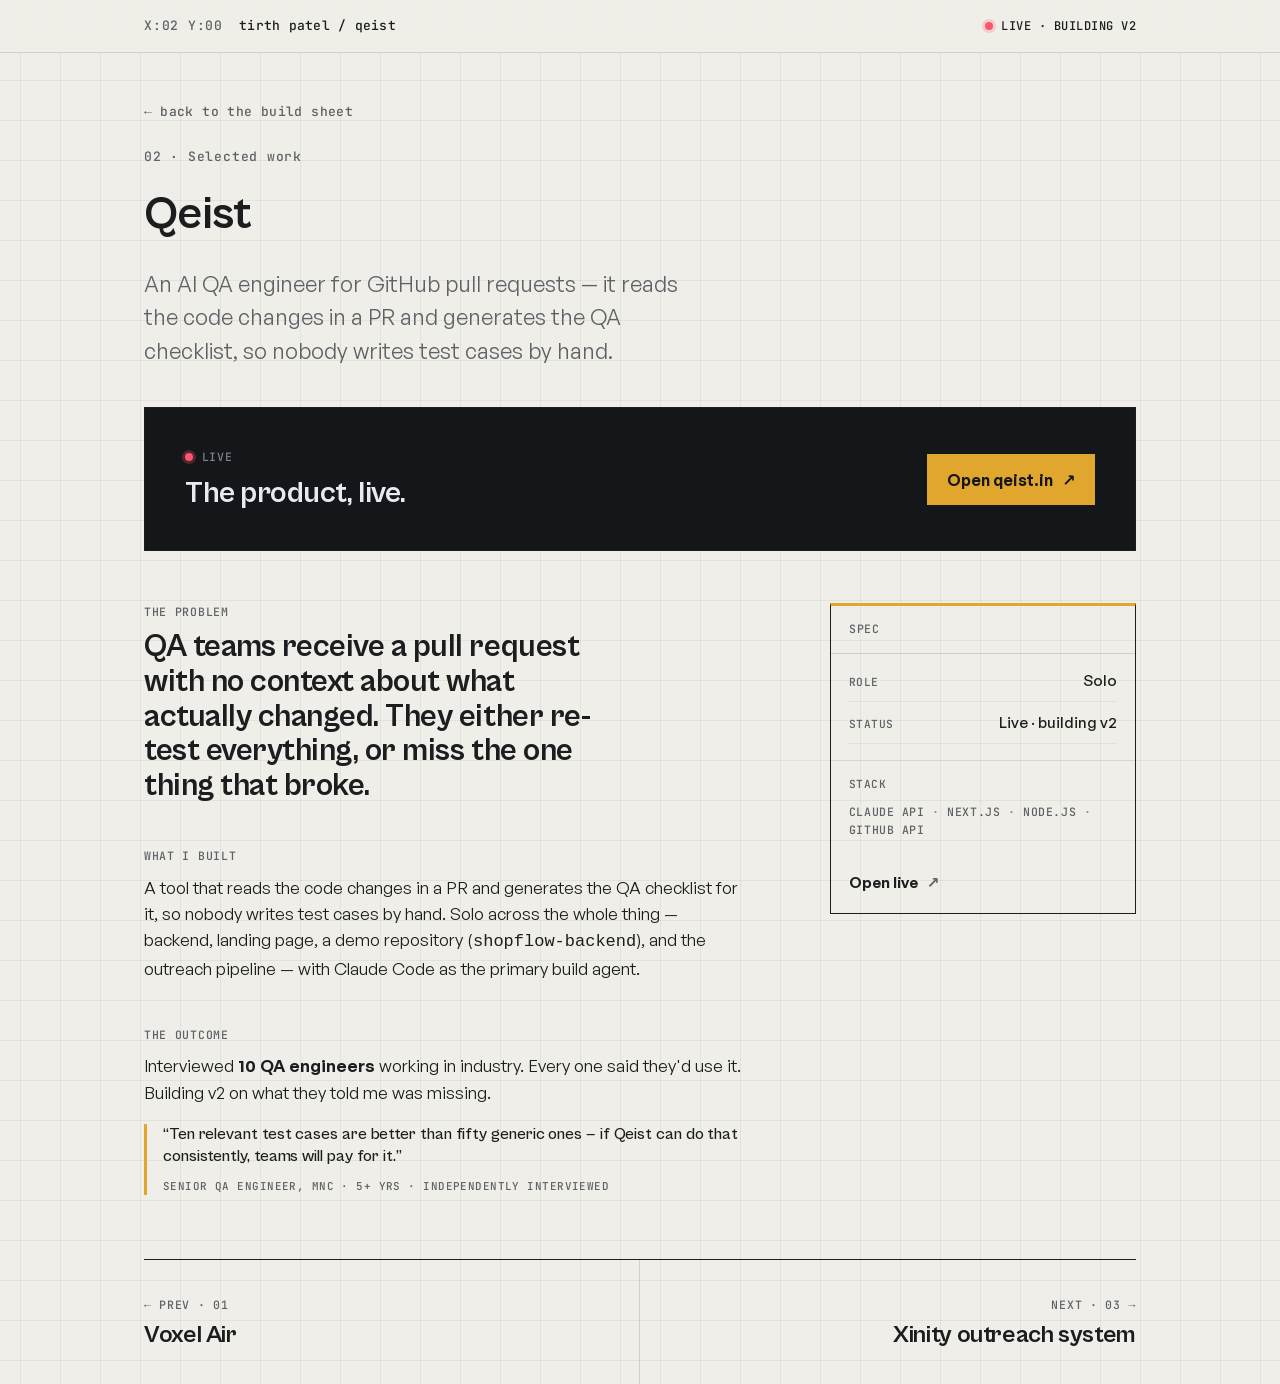
==== projects/qeist.html @ 6c6979fe "Add project pages, hardened PR reader, résumé, and design polish - Five project pages (Voxel Air, Qe" ====
<!doctype html>
<html lang="en" class="no-js">
<head>
<meta charset="utf-8">
<meta name="viewport" content="width=device-width, initial-scale=1">
<title>Qeist — AI QA engineer for GitHub pull requests · Tirth Patel</title>
<meta name="description" content="Reads the code changes in a pull request and generates the QA checklist for it, so nobody writes test cases by hand. Claude API, Next.js, Node.js.">
<meta name="theme-color" content="#EFEEE8">
<link rel="icon" href="../assets/favicon.svg" type="image/svg+xml">
<link rel="canonical" href="https://tirth-byte.github.io/portfolio/projects/qeist.html">
<meta property="og:type" content="article">
<meta property="og:title" content="Qeist · Tirth Patel">
<meta property="og:description" content="Reads a GitHub pull request and writes the QA checklist a test engineer would have written by hand.">
<meta property="og:url" content="https://tirth-byte.github.io/portfolio/projects/qeist.html">
<meta property="og:site_name" content="Tirth Patel">
<meta property="og:image" content="https://tirth-byte.github.io/portfolio/assets/og.png">
<meta property="og:image:width" content="1200">
<meta property="og:image:height" content="630">
<meta name="twitter:card" content="summary_large_image">
<meta name="twitter:image" content="https://tirth-byte.github.io/portfolio/assets/og.png">
<script>document.documentElement.className = document.documentElement.className.replace("no-js","js");</script>
<link rel="preload" href="../assets/fonts/general-400.woff2" as="font" type="font/woff2" crossorigin>
<link rel="preload" href="../assets/fonts/cabinet-700.woff2" as="font" type="font/woff2" crossorigin>
<link rel="stylesheet" href="../assets/css/style.css">
</head>
<body>

<header class="topbar">
  <div class="wrap">
    <span class="mono coord">x:02 y:00</span>
    <span class="who"><b>tirth patel</b> / qeist</span>
    <a class="status" href="https://qeist.in" target="_blank" rel="noopener"><span class="dot" aria-hidden="true"></span>live · building v2</a>
  </div>
</header>

<main id="main" class="wrap projtop">

  <a class="backlink" href="../index.html"><span aria-hidden="true">&larr;</span> back to the build sheet</a>

  <div class="projhead">
    <span class="n">02 · Selected work</span>
    <h1>Qeist</h1>
    <p class="one">An AI QA engineer for GitHub pull requests — it reads the code changes in a PR and generates the QA checklist, so nobody writes test cases by hand.</p>
  </div>

  <div class="liveband inset on-dark">
    <div class="l"><div class="k"><span class="dot" aria-hidden="true"></span>Live</div>
      <p>The product, live.</p></div>
    <a class="btn invert" href="https://qeist.in" target="_blank" rel="noopener">Open qeist.in <span class="arw" aria-hidden="true">&#8599;</span></a>
  </div>
  <div class="projgrid">
    <div class="narr">
      <section>
        <div class="k">The problem</div>
        <h2>QA teams receive a pull request with no context about what actually changed. They either re-test everything, or miss the one thing that broke.</h2>
      </section>
      <section>
        <div class="k">What I built</div>
        <p>A tool that reads the code changes in a PR and generates the QA checklist for it, so nobody writes test cases by hand. Solo across the whole thing — backend, landing page, a demo repository (<code>shopflow-backend</code>), and the outreach pipeline — with Claude Code as the primary build agent.</p>
      </section>
      <section>
        <div class="k">The outcome</div>
        <p>Interviewed <b>10 QA engineers</b> working in industry. Every one said they'd use it. Building v2 on what they told me was missing.</p>
        <blockquote class="qquote">&ldquo;Ten relevant test cases are better than fifty generic ones — if Qeist can do that consistently, teams will pay for it.&rdquo;<cite>Senior QA Engineer, MNC · 5+ yrs · independently interviewed</cite></blockquote>
      </section>
    </div>

    <aside class="spec" aria-label="Project specification">
      <div class="h">Spec</div>
      <dl>
        <div class="r"><dt>Role</dt><dd>Solo</dd></div>
        <div class="r"><dt>Status</dt><dd>Live · building v2</dd></div>
      </dl>
      <div class="spec-stack"><div class="k">Stack</div><ul class="stack" aria-label="stack"><li>Claude API</li><li>Next.js</li><li>Node.js</li><li>GitHub API</li></ul></div>
      <div class="links">
        <a href="https://qeist.in" target="_blank" rel="noopener">Open live <span class="arw" aria-hidden="true">&#8599;</span></a>
      </div>
    </aside>
  </div>

  <nav class="pager" aria-label="Project navigation">
    <a class="prev" href="voxel-air.html"><div class="k">&larr; Prev · 01</div><div class="t">Voxel Air</div></a>
    <a class="next" href="xinity.html"><div class="k">Next · 03 &rarr;</div><div class="t">Xinity outreach system</div></a>
  </nav>

</main>

<script src="../assets/js/main.js" defer></script>
</body>
</html>
---- assets/css/style.css ----
/* ============================================================
   Tirth Patel — portfolio
   "Drafting Table": light orthographic build-sheet
   ============================================================ */

/* ---------- fonts (self-hosted, latin, swap) ---------- */
@font-face{font-family:"Cabinet Grotesk";src:url("../fonts/cabinet-500.woff2") format("woff2");font-weight:500;font-style:normal;font-display:swap}
@font-face{font-family:"Cabinet Grotesk";src:url("../fonts/cabinet-700.woff2") format("woff2");font-weight:700;font-style:normal;font-display:swap}
@font-face{font-family:"Cabinet Grotesk";src:url("../fonts/cabinet-800.woff2") format("woff2");font-weight:800;font-style:normal;font-display:swap}
@font-face{font-family:"General Sans";src:url("../fonts/general-400.woff2") format("woff2");font-weight:400;font-style:normal;font-display:swap}
@font-face{font-family:"General Sans";src:url("../fonts/general-500.woff2") format("woff2");font-weight:500;font-style:normal;font-display:swap}
@font-face{font-family:"General Sans";src:url("../fonts/general-600.woff2") format("woff2");font-weight:600;font-style:normal;font-display:swap}
@font-face{font-family:"JetBrains Mono";src:url("../fonts/mono-500.woff2") format("woff2");font-weight:500;font-style:normal;font-display:swap}

/* ---------- tokens ---------- */
:root{
  --paper:#EFEEE8;
  --paper-2:#E7E4DA;
  --ink:#1B1D1F;
  --mute:#5E6166;
  --vox-top:#D8D4CC;
  --vox-mid:#B7B2A7;
  --vox-low:#8E887B;
  --signal:#E0A62E;
  --inset:#14161A;
  --live:#FF5470;       /* webcam-record pink — borders & dots only, never text */
  --live-ink:#B3122E;   /* text-safe alert red (AA on paper) */
  --line:rgba(27,29,31,.14);
  --line-faint:rgba(27,29,31,.06);

  --fdisplay:"Cabinet Grotesk",system-ui,sans-serif;
  --fbody:"General Sans",system-ui,sans-serif;
  --fmono:"JetBrains Mono",ui-monospace,monospace;

  --wrap:1120px;
  --gutter:clamp(20px,5vw,64px);
}

/* ---------- reset ---------- */
*,*::before,*::after{box-sizing:border-box}
html{-webkit-text-size-adjust:100%}
body{margin:0}
img,svg,canvas{display:block;max-width:100%}
a{color:inherit}
button{font:inherit;color:inherit}
h1,h2,h3,p,ul,figure{margin:0}
ul{padding:0;list-style:none}

/* ---------- base ---------- */
html{scroll-behavior:smooth}
body{
  background:var(--paper);
  color:var(--ink);
  font-family:var(--fbody);
  font-size:17px;
  line-height:1.55;
  font-weight:400;
  /* the drafting grid — faint, orthographic */
  background-image:
    linear-gradient(var(--line-faint) 1px,transparent 1px),
    linear-gradient(90deg,var(--line-faint) 1px,transparent 1px);
  background-size:40px 40px;
  background-position:calc(50% - 0px) 0;
  -webkit-font-smoothing:antialiased;
  text-rendering:optimizeLegibility;
}

.wrap{max-width:var(--wrap);margin-inline:auto;padding-inline:var(--gutter)}

/* ---------- type ---------- */
.display{font-family:var(--fdisplay);font-weight:800;line-height:.92;letter-spacing:-.02em}
h1,.h1{font-family:var(--fdisplay);font-weight:700;font-size:clamp(2rem,1.3rem + 3vw,2.9rem);line-height:1.02;letter-spacing:-.015em}
h2,.h2{font-family:var(--fdisplay);font-weight:500;font-size:clamp(1.4rem,1.1rem + 1.4vw,1.85rem);line-height:1.08;letter-spacing:-.01em}
.lede{font-size:clamp(1.15rem,1rem + .7vw,1.4rem);line-height:1.4;max-width:34ch}
.mono{font-family:var(--fmono);font-weight:500;font-size:.8125rem;letter-spacing:.06em;text-transform:uppercase;color:var(--mute)}
.mono-lo{font-family:var(--fmono);font-weight:500;font-size:.8125rem;letter-spacing:.02em;color:var(--mute);text-transform:none}
.caption{font-size:.875rem;font-weight:500}

/* visually hidden but in the a11y tree */
.vh{position:absolute;width:1px;height:1px;padding:0;margin:-1px;overflow:hidden;clip:rect(0 0 0 0);white-space:nowrap;border:0}

/* ---------- links / focus floor ---------- */
a{text-decoration:none}
:focus-visible{outline:2.5px solid var(--ink);outline-offset:3px;border-radius:1px}
.on-dark :focus-visible,.inset :focus-visible{outline-color:var(--signal)}

/* underline links used inline in prose */
.link{color:var(--ink);box-shadow:inset 0 -1px 0 var(--vox-low);transition:box-shadow .15s ease,background-color .15s ease}
.link:hover{box-shadow:inset 0 -2px 0 var(--signal)}

/* ---------- top bar ---------- */
.topbar{position:sticky;top:0;z-index:40;background:color-mix(in srgb,var(--paper) 88%,transparent);backdrop-filter:blur(6px);border-bottom:1px solid var(--line)}
.topbar .wrap{display:flex;align-items:center;gap:1rem;height:52px}
.topbar .coord{color:var(--mute)}
.topbar .who{font-family:var(--fmono);font-size:.8125rem;letter-spacing:.02em;color:var(--ink)}
.topbar .who b{font-weight:500}
.topbar .status{margin-left:auto;display:inline-flex;align-items:center;gap:.5rem;font-family:var(--fmono);font-size:.75rem;letter-spacing:.04em;color:var(--ink);text-transform:uppercase}
.topbar .status .dot{width:8px;height:8px;background:var(--live);border-radius:50%;box-shadow:0 0 0 3px color-mix(in srgb,var(--live) 22%,transparent)}
@media (max-width:560px){.topbar .who{display:none}}

/* ---------- section scaffolding ---------- */
.section{border-top:1px solid var(--line);padding-block:clamp(2.75rem,6vw,4.5rem)}
.section:first-of-type{border-top:0}
.sechead{display:flex;align-items:baseline;gap:1rem;margin-bottom:2rem}
.sechead .tag{color:var(--mute);white-space:nowrap}
.sechead .rule{flex:1;height:1px;background:var(--line)}

/* ---------- HERO ---------- */
.hero{padding-top:clamp(2.5rem,6vw,4.75rem);padding-bottom:clamp(2.75rem,6vw,4.5rem)}
.hero .kicker{color:var(--mute);margin-bottom:clamp(1.25rem,3vw,2rem)}
/* wordmark stage: fixed aspect to prevent CLS */
.wordmark{position:relative;width:min(560px,100%);aspect-ratio:56/25;margin-bottom:clamp(1.5rem,4vw,2.25rem)}
.wordmark canvas,.wordmark .fallback{position:absolute;inset:0;width:100%;height:100%}
.wordmark .fallback{display:flex;align-items:center}
/* Cabinet fallback name (JS-off or wordmark killed) */
.name-fallback{font-family:var(--fdisplay);font-weight:800;font-size:clamp(3.2rem,8vw + 1rem,6rem);line-height:.86;letter-spacing:-.03em;color:var(--ink)}
.wordmark canvas{z-index:2}
.wordmark .fallback{z-index:1}
.no-js .wordmark canvas{display:none}
.js .wordmark .fallback{display:none}
/* re-show Cabinet name if canvas can't render */
.wordmark.fallback-on canvas{display:none}
.wordmark.fallback-on .fallback{display:flex}

.hero .role{font-family:var(--fmono);font-size:.8125rem;letter-spacing:.04em;color:var(--mute);text-transform:uppercase;margin-bottom:1.5rem}
.hero .pitch{font-size:clamp(1.35rem,1rem + 1.8vw,2.1rem);font-family:var(--fdisplay);font-weight:500;line-height:1.12;letter-spacing:-.012em;max-width:20ch}
.hero .second{margin-top:1rem;color:var(--mute);font-size:1.0625rem;max-width:46ch}
.hook{margin-top:1.5rem;font-family:var(--fdisplay);font-weight:500;font-size:clamp(1.15rem,1rem + .9vw,1.55rem);line-height:1.24;letter-spacing:-.01em;max-width:30ch;color:var(--ink);border-left:3px solid var(--signal);padding-left:1rem}
.hook b{font-weight:700}

.hero-cta{display:flex;flex-wrap:wrap;gap:.75rem;margin-top:clamp(1.75rem,4vw,2.5rem);align-items:center}

/* ---------- buttons ---------- */
.btn{display:inline-flex;align-items:center;gap:.6rem;padding:.7rem 1.15rem;font-weight:600;font-size:1rem;background:var(--ink);color:var(--paper);border:1.5px solid var(--ink);border-top:3px solid var(--signal);cursor:pointer;transition:transform .12s ease,box-shadow .12s ease}
.btn .arw{transition:transform .18s ease}
.btn:hover{transform:translate(-2px,-2px);box-shadow:4px 4px 0 var(--vox-low)}
.btn:hover .arw{transform:translateX(3px)}
.btn.ghost{background:transparent;color:var(--ink)}
.btn.ghost:hover{box-shadow:4px 4px 0 var(--vox-mid)}
.btn[disabled]{cursor:default;opacity:.55}
.btn[disabled]:hover{transform:none;box-shadow:none}
.hint{font-family:var(--fmono);font-size:.75rem;letter-spacing:.03em;color:var(--mute)}

/* ---------- project blocks (extruded voxels) ---------- */
.blocks{display:grid;gap:clamp(1rem,2.5vw,1.5rem)}
.pair{display:grid;grid-template-columns:1fr 1fr;gap:clamp(1rem,2.5vw,1.5rem)}
@media (max-width:720px){.pair{grid-template-columns:1fr}}

.block{
  position:relative;display:block;background:var(--paper);
  border:1.5px solid var(--ink);
  border-top-color:var(--signal);border-top-width:3px;      /* lit top face */
  box-shadow:6px 6px 0 var(--vox-mid);                       /* extruded shadow faces */
  padding:clamp(1.25rem,3vw,1.9rem);
  transition:transform .16s cubic-bezier(.2,.7,.3,1),box-shadow .16s cubic-bezier(.2,.7,.3,1);
}
.block h3 a.link-stretch{color:inherit}
.block h3 a.link-stretch::after{content:"";position:absolute;inset:0;z-index:1}
.block:has(.link-stretch:hover),.block:has(.link-stretch:focus-visible){transform:translate(-4px,-4px);box-shadow:10px 10px 0 var(--vox-low)}
.block:has(.link-stretch:focus-visible){outline:2.5px solid var(--ink);outline-offset:4px}
/* keep in-card real links clickable above the stretched hit-area */
.block .qquote,.block .stack,.block a:not(.link-stretch){position:relative;z-index:2}

/* Qeist testimonial */
.qquote{margin:1.15rem 0 0;border-left:3px solid var(--signal);padding-left:1rem;font-family:var(--fdisplay);font-weight:500;font-size:1.05rem;line-height:1.3;letter-spacing:-.005em;color:var(--ink)}
.qquote cite{display:block;font-family:var(--fmono);font-size:.68rem;letter-spacing:.04em;color:var(--mute);text-transform:uppercase;font-style:normal;margin-top:.7rem;line-height:1.4}
.block .idx{display:flex;justify-content:space-between;align-items:baseline;margin-bottom:1rem;gap:1rem}
.block .idx .n{font-family:var(--fmono);font-weight:500;font-size:.8125rem;letter-spacing:.06em;color:var(--ink)}
.block .idx .coord{font-family:var(--fmono);font-size:.75rem;color:var(--mute);letter-spacing:.04em}
.block h3{font-family:var(--fdisplay);font-weight:700;font-size:clamp(1.4rem,1.1rem + 1.2vw,1.9rem);line-height:1.02;letter-spacing:-.015em}
.block .sub{color:var(--mute);margin-top:.35rem;font-size:1.0625rem}

/* the hero block (voxel air) is bigger + a two-col inner */
.block.lead{border-top-width:4px}
.block.lead .idx .n{font-size:.875rem}
.block.lead .lead-grid{display:grid;grid-template-columns:1.1fr .9fr;gap:clamp(1.25rem,3vw,2.25rem);align-items:end}
@media (max-width:720px){.block.lead .lead-grid{grid-template-columns:1fr}}

/* outcome-first line inside a block */
.outcome{margin-top:1.1rem;font-size:1.0625rem;line-height:1.5}
.outcome .big{font-family:var(--fdisplay);font-weight:700;font-size:clamp(1.35rem,1.1rem + 1vw,1.75rem);letter-spacing:-.01em;display:block;margin-bottom:.15rem}
.decision{margin-top:1rem;color:var(--mute);font-size:1rem;line-height:1.5;max-width:52ch}
.decision b{color:var(--ink);font-weight:600}
.stack{margin-top:1.15rem;font-family:var(--fmono);font-size:.72rem;letter-spacing:.05em;color:var(--mute);text-transform:uppercase;line-height:1.6}
.stack li{display:inline}
.stack li:not(:last-child)::after{content:"  ·  ";color:var(--vox-low)}
.gomore{margin-top:1.15rem;display:inline-flex;align-items:center;gap:.5rem;font-weight:600;color:var(--ink)}
.gomore .arw{transition:transform .18s ease}
a.block:hover .gomore .arw{transform:translateX(4px)}

/* ---------- security patch band (deliberately NOT a card) ---------- */
.patch{border:1.5px solid var(--ink);border-left:4px solid var(--live);background:var(--paper-2);padding:clamp(1.25rem,3vw,1.75rem)}
.patch .lbl{font-family:var(--fmono);font-size:.75rem;letter-spacing:.06em;text-transform:uppercase;color:var(--live-ink);margin-bottom:.6rem;display:flex;align-items:center;gap:.5rem}
.patch p{font-size:1.0625rem;line-height:1.5;max-width:64ch}
.patch b{font-weight:600}

/* ---------- proof / evidence (asymmetric — a claim, not a dashboard) ---------- */
.evidence{display:grid;grid-template-columns:minmax(0,.85fr) minmax(0,1.15fr);gap:clamp(1.5rem,4vw,3.5rem);align-items:start}
@media (max-width:720px){.evidence{grid-template-columns:1fr;gap:1.75rem}}
.featured{border-top:3px solid var(--signal);padding-top:1rem}
.fnum{font-family:var(--fdisplay);font-weight:800;font-size:clamp(4rem,3rem + 6vw,7rem);line-height:.82;letter-spacing:-.04em;display:flex;align-items:baseline;gap:.4rem}
.fsup{font-family:var(--fmono);font-weight:500;font-size:.8125rem;letter-spacing:.06em;text-transform:uppercase;color:var(--mute)}
.flab{margin-top:1rem;font-size:1.0625rem;line-height:1.45;color:var(--ink);max-width:34ch}
.ev-list{display:grid;gap:0}
.ev-list li{font-size:1.0625rem;line-height:1.45;padding:.9rem 0;border-bottom:1px solid var(--line)}
.ev-list li:first-child{padding-top:.2rem}
.ev-list li:last-child{border-bottom:0}
.ev-list b{font-weight:600}

/* ---------- skills (defensible, two rows, not a logo grid) ---------- */
.skills{display:grid;gap:1.5rem}
.skillrow .k{font-family:var(--fmono);font-size:.75rem;letter-spacing:.05em;text-transform:uppercase;color:var(--mute);margin-bottom:.7rem}
.skillrow .v{display:flex;flex-wrap:wrap;gap:.5rem}
.skillrow .v span{font-size:.95rem;font-weight:500;border-bottom:2px solid var(--vox-mid);padding-bottom:1px}
.skillnote{font-size:1.0625rem;line-height:1.5;color:var(--mute);max-width:60ch}
.skillnote b{color:var(--ink);font-weight:600}

/* ---------- live tool: read a pull request ---------- */
.prtool{display:grid;gap:1.1rem}
.pr-h{font-family:var(--fdisplay);font-weight:700;font-size:clamp(1.5rem,1.2rem + 1.2vw,2rem);letter-spacing:-.015em;line-height:1.03}
.pr-lead{color:var(--mute);max-width:66ch;line-height:1.5}
.pr-form{display:flex;flex-wrap:wrap;gap:.6rem;margin-top:.4rem}
.pr-input{flex:1 1 15rem;min-width:0;font-family:var(--fmono);font-size:.9rem;color:var(--ink);background:var(--paper);border:1.5px solid var(--ink);border-top-width:1.5px;padding:.7rem .85rem}
.pr-input:focus-visible{outline:2.5px solid var(--ink);outline-offset:2px}
.pr-form .btn{flex:0 0 auto}
.pr-examples{display:flex;flex-wrap:wrap;align-items:center;gap:.5rem}
.pr-chip{font-family:var(--fmono);font-size:.72rem;letter-spacing:.03em;color:var(--mute);background:transparent;border:1px solid var(--line);padding:.35rem .6rem;cursor:pointer;transition:border-color .14s ease,color .14s ease}
.pr-chip:hover{color:var(--ink);border-color:var(--signal)}

.pr-out{border:1.5px solid var(--ink);border-top:3px solid var(--signal);background:var(--paper);padding:clamp(1rem,3vw,1.5rem);min-height:6.5rem}
/* status / error states — each is a distinct, visible box */
.pr-msg{border:1.5px solid var(--line);border-left-width:3px;border-left-color:var(--mute);padding:.85rem 1.05rem;background:var(--paper)}
.pr-msg__label{font-family:var(--fmono);font-size:.68rem;letter-spacing:.06em;text-transform:uppercase;color:var(--mute);margin-bottom:.4rem}
.pr-msg__body{font-size:1rem;line-height:1.5;color:var(--ink)}
.pr-msg__body code{font-family:var(--fmono);font-size:.85em;background:var(--paper-2);padding:.1em .35em;border:1px solid var(--line)}
.pr-msg--rate,.pr-msg--malformed{border-left-color:var(--signal)}
.pr-msg--rate .pr-msg__label,.pr-msg--malformed .pr-msg__label{color:#8A6410}
.pr-msg--notfound,.pr-msg--network,.pr-msg--timeout{border-left-color:var(--live-ink)}
.pr-msg--notfound .pr-msg__label,.pr-msg--network .pr-msg__label,.pr-msg--timeout .pr-msg__label{color:var(--live-ink)}
.pr-msg--wait .dots::after{content:"\2026";margin-left:.1em}
@media (prefers-reduced-motion:no-preference){.pr-msg--wait .dots{animation:prqpulse 1s ease-in-out infinite}}
@keyframes prqpulse{0%,100%{opacity:.3}50%{opacity:1}}
/* cached-fallback badge (examples never fail) */
.pr-cachebadge{font-family:var(--fmono);font-size:.66rem;letter-spacing:.05em;text-transform:uppercase;color:#8A6410;border:1px solid var(--signal);border-left-width:3px;padding:.45rem .7rem;margin-bottom:1rem;background:color-mix(in srgb,var(--signal) 9%,var(--paper))}
.pr-head{display:flex;flex-wrap:wrap;align-items:baseline;gap:.6rem .9rem}
.pr-state{font-family:var(--fmono);font-size:.68rem;letter-spacing:.06em;text-transform:uppercase;padding:.2rem .45rem;border:1px solid var(--line);color:var(--mute)}
.pr-state-open{color:var(--ink);border-color:var(--ink)}
.pr-state-merged{color:var(--signal);border-color:var(--signal)}
.pr-title{font-family:var(--fdisplay);font-weight:700;font-size:clamp(1.1rem,1rem + .6vw,1.35rem);letter-spacing:-.01em;line-height:1.1;box-shadow:inset 0 -1px 0 var(--vox-mid)}
.pr-title:hover{box-shadow:inset 0 -2px 0 var(--signal)}
.pr-by{font-family:var(--fmono);font-size:.72rem;letter-spacing:.03em;color:var(--mute);margin-top:.5rem;text-transform:uppercase}
.pr-stats{display:flex;gap:1.5rem;margin-top:1rem;padding-bottom:1rem;border-bottom:1px solid var(--line);font-family:var(--fmono);font-size:.9rem;color:var(--mute)}
.pr-stats b{font-family:var(--fdisplay);font-size:1.35rem;color:var(--ink);letter-spacing:-.02em}
.pr-add{color:#2F7D5B}.pr-del{color:var(--live-ink)}
.pr-add b,.pr-del b{color:inherit}
.pr-files{margin:1rem 0 0;display:grid;gap:0}
.pr-file{display:grid;grid-template-columns:auto 1fr auto;align-items:center;gap:.75rem;padding:.6rem 0;border-bottom:1px solid var(--line-faint);font-size:.95rem}
.pr-cat{font-family:var(--fmono);font-size:.66rem;letter-spacing:.05em;text-transform:uppercase;color:var(--mute);border:1px solid var(--line);padding:.18rem .4rem;min-width:4.2rem;text-align:center}
.pr-fn{font-family:var(--fmono);font-size:.82rem;color:var(--ink);word-break:break-all;box-shadow:inset 0 -1px 0 transparent}
.pr-fn:hover{box-shadow:inset 0 -1px 0 var(--signal)}
.pr-delta{font-family:var(--fmono);font-size:.78rem;white-space:nowrap}
.pr-sens{grid-column:2 / -1;justify-self:start;font-family:var(--fmono);font-size:.64rem;letter-spacing:.05em;text-transform:uppercase;color:var(--live-ink);border:1px solid var(--live-ink);padding:.12rem .4rem;margin-top:.15rem}
.pr-note{margin-top:1rem;font-size:1.0625rem;line-height:1.45}
.pr-note b{font-weight:700}
.pr-src{margin-top:.7rem;font-family:var(--fmono);font-size:.68rem;letter-spacing:.04em;color:var(--mute);text-transform:uppercase}

/* ---------- experience (build log) ---------- */
.log{border-top:1px solid var(--line)}
.log .row{display:flex;justify-content:space-between;align-items:baseline;gap:.4rem 2rem;flex-wrap:wrap;padding:1.15rem 0;border-bottom:1px solid var(--line)}
.log .rl{display:flex;flex-wrap:wrap;align-items:baseline;gap:.4rem 1rem}
.log .where{font-family:var(--fdisplay);font-weight:700;font-size:1.2rem;letter-spacing:-.01em}
.log .title{font-weight:500;font-size:1rem}
.log .when{font-family:var(--fmono);font-size:.72rem;letter-spacing:.03em;color:var(--mute);text-transform:uppercase;white-space:nowrap}

/* ---------- proof list ---------- */
.proof{display:grid;grid-template-columns:1fr 1fr;gap:.9rem 2rem}
@media (max-width:640px){.proof{grid-template-columns:1fr}}
.proof li{display:flex;gap:.85rem;align-items:baseline;font-size:1.0625rem;line-height:1.4;padding-bottom:.9rem;border-bottom:1px solid var(--line-faint)}
.proof .m{font-family:var(--fmono);font-size:.7rem;color:var(--mute);letter-spacing:.05em;padding-top:.15rem;white-space:nowrap}
.proof b{font-weight:600}

/* ---------- footer / contact ---------- */
.foot{border-top:1px solid var(--ink);padding-block:clamp(2.5rem,6vw,4rem)}
.foot .lead{font-family:var(--fdisplay);font-weight:700;font-size:clamp(1.5rem,1.15rem + 1.4vw,2.05rem);letter-spacing:-.02em;line-height:1.05;max-width:24ch}
.foot .contactrow{display:flex;flex-wrap:wrap;gap:.75rem 2rem;margin-top:1.75rem}
.foot a.big{display:inline-flex;align-items:center;gap:.5rem;font-weight:600;font-size:1.15rem;box-shadow:inset 0 -2px 0 var(--vox-mid)}
.foot a.big:hover{box-shadow:inset 0 -2px 0 var(--signal)}
.foot .meta{margin-top:2.5rem;display:flex;flex-wrap:wrap;justify-content:space-between;gap:1rem;color:var(--mute)}

/* ============================================================
   PROJECT PAGE
   ============================================================ */
.projtop{padding-top:clamp(1.75rem,4vw,2.75rem)}
.backlink{display:inline-flex;align-items:center;gap:.5rem;font-family:var(--fmono);font-size:.8125rem;letter-spacing:.03em;color:var(--mute)}
.backlink:hover{color:var(--ink)}
.projhead{display:flex;flex-wrap:wrap;align-items:baseline;justify-content:space-between;gap:1rem;margin-top:1.5rem}
.projhead .n{font-family:var(--fmono);font-size:.8125rem;letter-spacing:.06em;color:var(--mute)}
.projhead h1{margin-top:.5rem;width:100%}
.projhead .one{color:var(--mute);font-size:clamp(1.1rem,1rem + .5vw,1.35rem);max-width:44ch;margin-top:.75rem}

/* live band — an honest CTA, not a fake screenshot */
.liveband{margin-top:clamp(1.75rem,4vw,2.5rem);background:var(--inset);color:#E7EAEE;border:1.5px solid var(--ink);padding:clamp(1.5rem,4vw,2.5rem);display:flex;flex-wrap:wrap;align-items:center;justify-content:space-between;gap:1.5rem}
.liveband .l .k{font-family:var(--fmono);font-size:.72rem;letter-spacing:.06em;text-transform:uppercase;color:#7A8492;display:flex;align-items:center;gap:.55rem}
.liveband .l .k .dot{width:8px;height:8px;border-radius:50%;background:var(--live);box-shadow:0 0 0 3px color-mix(in srgb,var(--live) 25%,transparent)}
.liveband .l p{font-family:var(--fdisplay);font-weight:700;font-size:clamp(1.3rem,1rem + 1.4vw,1.9rem);letter-spacing:-.015em;margin-top:.75rem;max-width:22ch;line-height:1.05}
.btn.invert{background:var(--signal);border-color:var(--signal);color:var(--inset)}
.btn.invert:hover{box-shadow:4px 4px 0 rgba(0,0,0,.35)}

.projgrid{display:grid;grid-template-columns:1.35fr .65fr;gap:clamp(1.5rem,4vw,3.5rem);margin-top:clamp(2rem,5vw,3.25rem)}
@media (max-width:760px){.projgrid{grid-template-columns:1fr;gap:2rem}}
.narr section{margin-top:clamp(2rem,4vw,2.75rem)}
.narr section:first-child{margin-top:0}
.narr .k{font-family:var(--fmono);font-size:.72rem;letter-spacing:.06em;text-transform:uppercase;color:var(--mute);margin-bottom:.6rem}
.narr p{font-size:1.0625rem;line-height:1.55;max-width:60ch}
.narr p + p{margin-top:.9rem}
.narr p b{font-weight:600}
/* problem statement reads as the page's lede */
.narr section > h2{font-family:var(--fdisplay);font-weight:700;font-size:clamp(1.5rem,1.2rem + 1.3vw,2rem);line-height:1.08;letter-spacing:-.015em;max-width:24ch}
/* the hardest decision — the section that matters most (gold = the one to read) */
.narr section.hardest{border-left:3px solid var(--signal);padding-left:1.1rem}
/* security patch — its own flagged section */
.narr section.secpatch{border-left:3px solid var(--live-ink);padding-left:1.1rem}
.narr section.secpatch .k{color:var(--live-ink)}

.spec{align-self:start;position:sticky;top:72px;border:1.5px solid var(--ink);border-top:3px solid var(--signal)}
.spec .h{font-family:var(--fmono);font-size:.72rem;letter-spacing:.06em;text-transform:uppercase;color:var(--mute);padding:.9rem 1.1rem;border-bottom:1px solid var(--line)}
.spec dl{margin:0;padding:.4rem 1.1rem 1rem}
.spec .r{display:grid;grid-template-columns:auto 1fr;gap:.75rem;padding:.55rem 0;border-bottom:1px solid var(--line-faint);align-items:baseline}
.spec dt{font-family:var(--fmono);font-size:.7rem;letter-spacing:.04em;text-transform:uppercase;color:var(--mute)}
.spec dd{margin:0;text-align:right;font-size:.95rem;font-weight:500}
.spec .links{padding:.9rem 1.1rem 1.1rem;display:grid;gap:.55rem}
.spec .links a{display:flex;align-items:center;gap:.55rem;font-weight:600;font-size:.95rem}
.spec .links a:hover{color:var(--ink)}
.spec .links a .arw{color:var(--mute);transition:transform .16s ease,color .16s ease}
.spec .links a:hover .arw{color:var(--ink)}
.spec .links a:hover .arw{transform:translate(2px,-2px)}
/* stack block inside the spec sheet */
.spec .spec-stack{padding:.9rem 1.1rem 1.1rem;border-top:1px solid var(--line-faint)}
.spec .spec-stack .k{font-family:var(--fmono);font-size:.7rem;letter-spacing:.04em;text-transform:uppercase;color:var(--mute);margin-bottom:.6rem}
.spec .spec-stack .stack{margin:0}
/* non-live pages: status without the record dot */
.topbar .status.nolink{color:var(--mute)}

/* prev / next pager — label sits above title (block flow, never inline-collides) */
.pager{display:grid;grid-template-columns:1fr 1fr;border-top:1px solid var(--ink);margin-top:clamp(2.5rem,6vw,4rem)}
.pager a{padding:clamp(1.5rem,4vw,2.25rem) clamp(1rem,3vw,2rem);min-width:0}
.pager a.prev{padding-left:0;border-right:1px solid var(--line)}
.pager a.next{padding-right:0;text-align:right}
.pager .k{font-family:var(--fmono);font-size:.72rem;letter-spacing:.06em;text-transform:uppercase;color:var(--mute)}
.pager .t{display:inline-block;font-family:var(--fdisplay);font-weight:700;font-size:clamp(1.15rem,1rem + .9vw,1.55rem);letter-spacing:-.015em;line-height:1.08;margin-top:.55rem;color:var(--ink);box-shadow:inset 0 -2px 0 transparent;transition:box-shadow .15s ease}
.pager a:hover .t{box-shadow:inset 0 -2px 0 var(--signal)}
@media (max-width:640px){
  .pager{grid-template-columns:1fr}
  .pager a.prev{border-right:0;border-bottom:1px solid var(--line);padding:clamp(1.25rem,4vw,1.75rem) 0}
  .pager a.next{text-align:left;padding:clamp(1.25rem,4vw,1.75rem) 0}
}

/* ---------- motion floor ---------- */
@media (prefers-reduced-motion:reduce){
  *,*::before,*::after{animation-duration:.001ms!important;animation-iteration-count:1!important;transition-duration:.001ms!important;scroll-behavior:auto!important}
  html{scroll-behavior:auto}
}
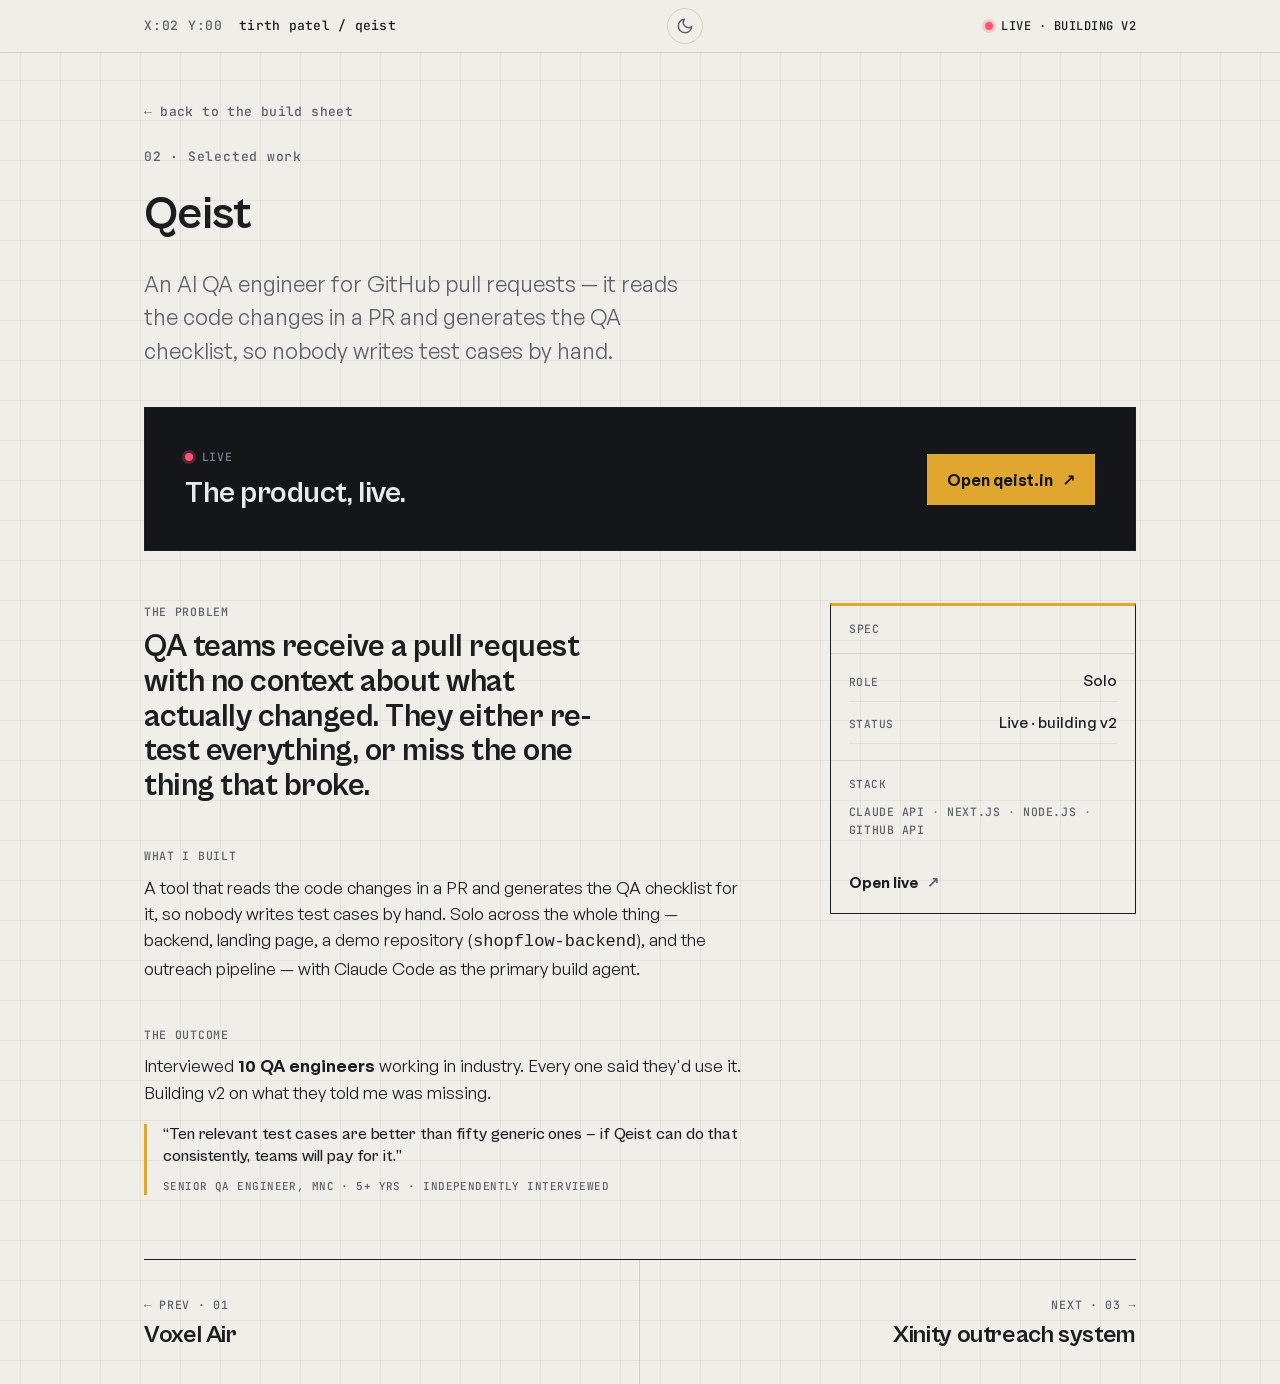
==== commit 1fc71963: "dark mode with circular reveal animation + scroll reveals" ====
--- a/projects/qeist.html
+++ b/projects/qeist.html
@@ -19,9 +19,11 @@
 <meta name="twitter:card" content="summary_large_image">
 <meta name="twitter:image" content="https://tirth-byte.github.io/portfolio/assets/og.png">
 <script>document.documentElement.className = document.documentElement.className.replace("no-js","js");</script>
+<script>(function(){try{var t=localStorage.getItem("portfolio-theme");if(!t&&window.matchMedia("(prefers-color-scheme:dark)").matches)t="dark";if(t==="dark")document.documentElement.setAttribute("data-theme","dark")}catch(e){}})()</script>
 <link rel="preload" href="../assets/fonts/general-400.woff2" as="font" type="font/woff2" crossorigin>
 <link rel="preload" href="../assets/fonts/cabinet-700.woff2" as="font" type="font/woff2" crossorigin>
 <link rel="stylesheet" href="../assets/css/style.css">
+<script src="../assets/js/theme.js" defer></script>
 </head>
 <body>
 
--- a/assets/css/style.css
+++ b/assets/css/style.css
@@ -355,6 +355,51 @@
   .pager a.next{text-align:left;padding:clamp(1.25rem,4vw,1.75rem) 0}
 }
 
+/* ===================== DARK MODE ===================== */
+[data-theme="dark"]{
+  --paper:#161618;
+  --paper-2:#1E1F22;
+  --ink:#E8E6E3;
+  --mute:#8B8D92;
+  --vox-top:#2A2B2E;
+  --vox-mid:#35363A;
+  --vox-low:#44464A;
+  --signal:#F0B330;
+  --inset:#0A0A0C;
+  --live:#FF5470;
+  --live-ink:#FF6B85;
+  --line:rgba(232,230,227,.12);
+  --line-faint:rgba(232,230,227,.06);
+}
+
+/* ---------- theme toggle ---------- */
+.theme-toggle{
+  margin-left:auto;margin-right:.75rem;
+  display:flex;align-items:center;justify-content:center;
+  width:36px;height:36px;
+  background:transparent;
+  border:1.5px solid var(--line);border-radius:50%;
+  cursor:pointer;flex-shrink:0;
+  transition:transform .2s cubic-bezier(.34,1.56,.64,1),border-color .2s,background .2s;
+  color:var(--mute)
+}
+.theme-toggle:hover{transform:scale(1.12);border-color:var(--signal);color:var(--ink)}
+.theme-toggle:active{transform:scale(.88)}
+.theme-toggle svg{width:18px;height:18px;display:block}
+.theme-toggle .icon-sun{display:none}
+[data-theme="dark"] .theme-toggle .icon-moon{display:none}
+[data-theme="dark"] .theme-toggle .icon-sun{display:block}
+@media (max-width:560px){.theme-toggle{margin-right:0}}
+
+.theme-overlay{will-change:clip-path}
+
+/* ==================== SCROLL REVEAL ==================== */
+[data-reveal]{
+  opacity:0;transform:translateY(18px);
+  transition:opacity .6s cubic-bezier(.25,.46,.45,.94),transform .6s cubic-bezier(.25,.46,.45,.94)
+}
+[data-reveal].revealed{opacity:1;transform:translateY(0)}
+
 /* ---------- motion floor ---------- */
 @media (prefers-reduced-motion:reduce){
   *,*::before,*::after{animation-duration:.001ms!important;animation-iteration-count:1!important;transition-duration:.001ms!important;scroll-behavior:auto!important}
